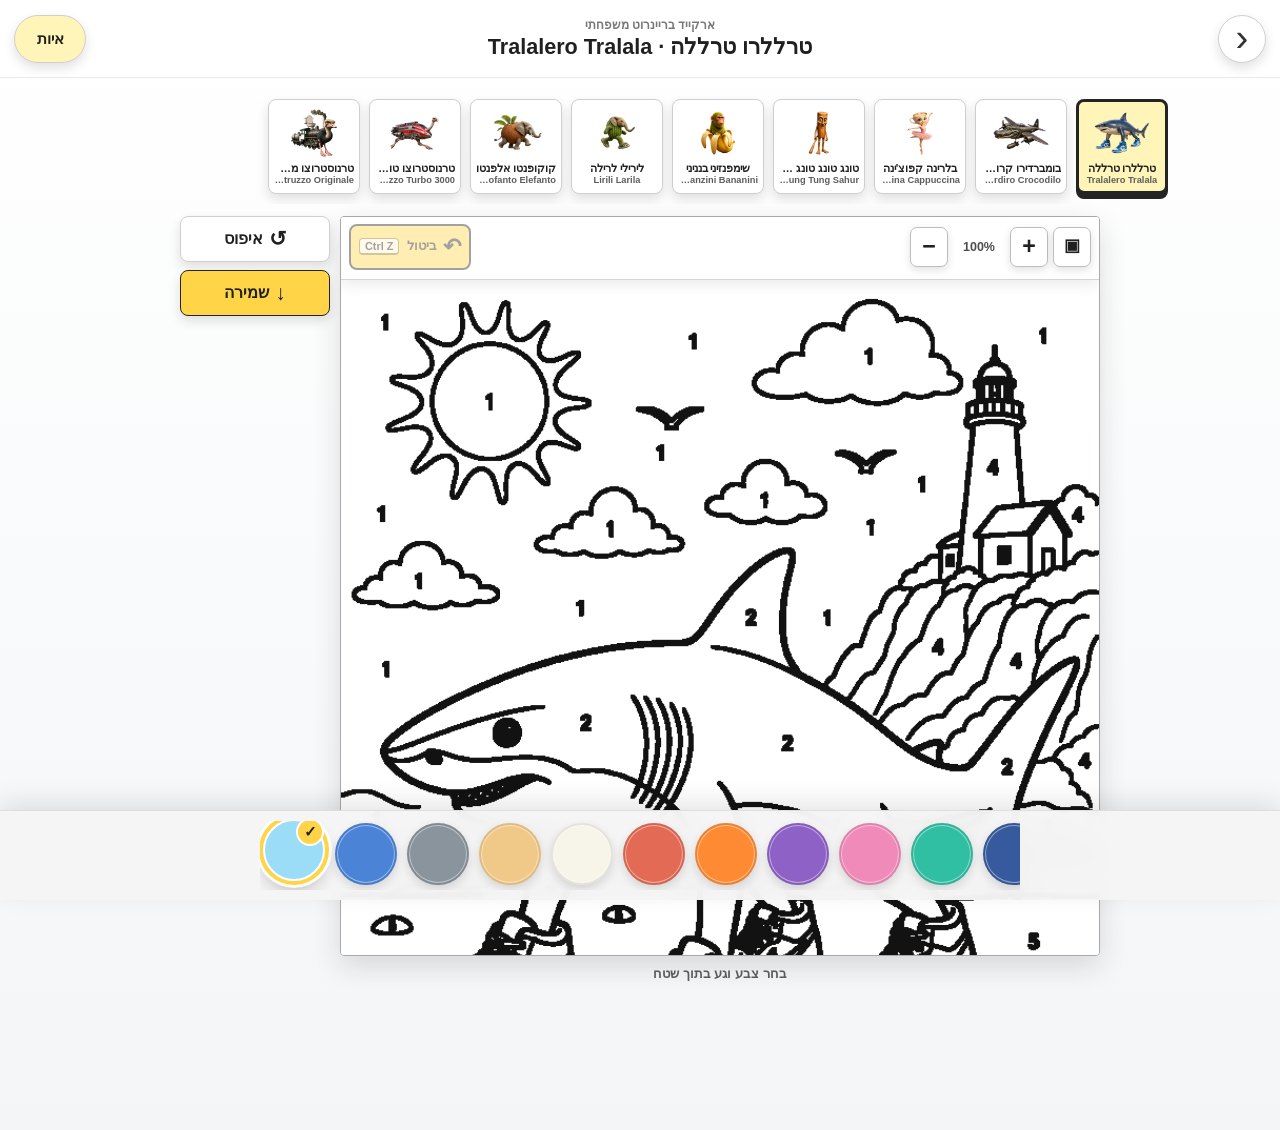
==== coloring-standalone.html @ 622962a5 "Refine coloring boundaries for Tralalero and Treno" ====
<!doctype html>
<html lang="he" dir="rtl">
  <head>
    <meta charset="utf-8" />
    <meta name="viewport" content="width=device-width, initial-scale=1, viewport-fit=cover" />
    <meta name="theme-color" content="#fffdf7" />
    <title>דפי צביעה בריינרוט</title>
    <link rel="icon" href="data:," />
    <style>
:root {
  --ink: #202020;
  --paper: #fffdf7;
  --panel: #ffffff;
  --line: #d7d7d7;
  --shadow: 0 10px 28px rgba(25, 25, 25, 0.14);
}

* {
  box-sizing: border-box;
}

html {
  min-height: 100%;
  background: #f5f6f8;
}

body {
  margin: 0;
  min-height: 100vh;
  padding-bottom: calc(112px + env(safe-area-inset-bottom));
  color: var(--ink);
  background: linear-gradient(180deg, #ffffff 0%, #f3f5f7 100%);
  font-family: Inter, Segoe UI, Arial, sans-serif;
}

button,
a {
  font: inherit;
}

button {
  color: var(--ink);
}

.coloring-header {
  position: sticky;
  z-index: 20;
  top: 0;
  display: grid;
  grid-template-columns: 52px minmax(0, 1fr) 72px;
  gap: 10px;
  align-items: center;
  min-height: 78px;
  padding: max(10px, env(safe-area-inset-top)) 14px 10px;
  background: rgba(255, 255, 255, 0.94);
  border-bottom: 1px solid #e8e8e8;
  backdrop-filter: blur(10px);
}

.header-copy {
  min-width: 0;
  text-align: center;
}

.header-copy p {
  margin: 0 0 2px;
  color: #777777;
  font-size: 0.72rem;
  font-weight: 800;
}

.header-copy h1 {
  overflow: hidden;
  margin: 0;
  font-size: clamp(1rem, 5vw, 1.35rem);
  line-height: 1.2;
  text-overflow: ellipsis;
  white-space: nowrap;
}

.icon-button,
.spelling-shortcut,
.tool-button,
.character-option {
  border: 1px solid #cfcfcf;
  background: #ffffff;
  box-shadow: 0 5px 12px rgba(0, 0, 0, 0.12);
  cursor: pointer;
}

.icon-button {
  display: grid;
  place-items: center;
  width: 48px;
  height: 48px;
  border-radius: 50%;
  color: #333333;
  font-size: 2.4rem;
  line-height: 1;
  text-decoration: none;
}

.spelling-shortcut {
  display: flex;
  align-items: center;
  justify-content: center;
  min-width: 68px;
  height: 48px;
  padding: 0 12px;
  border-radius: 24px;
  color: #202020;
  font-size: 0.95rem;
  font-weight: 900;
  text-decoration: none;
  background: #fff5b8;
}

.spelling-shortcut:hover,
.spelling-shortcut:focus-visible {
  outline: 3px solid #1677ff;
  outline-offset: 2px;
}

.coloring-app {
  width: min(100%, 1080px);
  margin: 0 auto;
  padding: 12px 10px 28px;
}

.character-picker {
  margin-bottom: 12px;
}

.character-strip {
  display: flex;
  gap: 9px;
  overflow-x: auto;
  padding: 3px 2px 10px;
  scrollbar-width: none;
  scroll-snap-type: x proximity;
}

.character-strip::-webkit-scrollbar {
  display: none;
}

.character-option {
  flex: 0 0 72px;
  width: 72px;
  min-height: 82px;
  padding: 5px;
  border-radius: 8px;
  scroll-snap-align: center;
}

.character-option[aria-pressed="true"] {
  border: 3px solid #242424;
  background: #fff5b8;
  box-shadow: 0 5px 0 #242424;
}

.character-option img {
  display: block;
  width: 58px;
  height: 52px;
  margin: 0 auto 4px;
  object-fit: contain;
}

.character-option span {
  display: block;
  overflow: hidden;
  font-size: 0.67rem;
  font-weight: 900;
  line-height: 1.05;
  text-overflow: ellipsis;
  white-space: nowrap;
}

.character-option small {
  display: block;
  overflow: hidden;
  margin-top: 2px;
  color: #5d5d5d;
  font-size: 0.58rem;
  font-weight: 800;
  line-height: 1;
  text-overflow: ellipsis;
  white-space: nowrap;
}

.workbench {
  display: grid;
  gap: 10px;
}

.canvas-column {
  min-width: 0;
}

.canvas-frame {
  position: relative;
  overflow: auto;
  width: 100%;
  max-height: min(900px, calc(100vh - 160px));
  border: 1px solid #a8a8a8;
  border-radius: 4px;
  background: #ffffff;
  box-shadow: var(--shadow);
  overscroll-behavior: contain;
  scrollbar-color: #777777 #eeeeee;
  touch-action: pan-x pan-y;
  -webkit-overflow-scrolling: touch;
}

.canvas-toolbar {
  position: sticky;
  z-index: 8;
  top: 0;
  display: flex;
  gap: 8px;
  align-items: center;
  justify-content: space-between;
  min-height: 56px;
  padding: 7px 8px 9px;
  direction: ltr;
  background: rgba(255, 255, 255, 0.96);
  border-bottom: 1px solid #d4d4d4;
  box-shadow: 0 5px 14px rgba(0, 0, 0, 0.08);
  backdrop-filter: blur(10px);
}

.canvas-surface {
  position: relative;
  width: 100%;
  margin: 0 auto;
  background: #ffffff;
  transform-origin: top center;
  transition: width 160ms ease;
}

#coloring-canvas {
  display: block;
  width: 100%;
  height: auto;
  cursor: crosshair;
  touch-action: pan-x pan-y;
}

.zoom-controls {
  display: flex;
  gap: 5px;
  align-items: center;
}

.canvas-tool {
  display: inline-grid;
  place-items: center;
  min-width: 38px;
  height: 40px;
  padding: 0 9px;
  border: 1px solid #bdbdbd;
  border-radius: 7px;
  background: #ffffff;
  color: #202020;
  cursor: pointer;
  font-weight: 900;
  box-shadow: 0 3px 8px rgba(0, 0, 0, 0.12);
}

.canvas-tool:focus-visible,
.tool-button:focus-visible,
.swatch:focus-visible,
.character-option:focus-visible {
  outline: 3px solid #1677ff;
  outline-offset: 2px;
}

.canvas-tool:disabled {
  cursor: default;
  opacity: 0.38;
  box-shadow: none;
}

.icon-tool {
  padding: 0;
  font-size: 1.45rem;
  line-height: 1;
}

.fit-tool {
  font-size: 1.05rem;
}

.zoom-value {
  min-width: 52px;
  color: #4f4f4f;
  font-size: 0.78rem;
  font-weight: 900;
  text-align: center;
}

.undo-tool {
  display: flex;
  gap: 7px;
  align-items: center;
  justify-content: center;
  min-width: 122px;
  height: 42px;
  padding: 0 10px;
  border: 2px solid #202020;
  background: #ffd447;
  box-shadow: 0 4px 0 #202020;
  direction: rtl;
}

.undo-tool > span:first-child {
  font-size: 1.35rem;
}

.undo-tool > span:last-child {
  font-size: 0.82rem;
  font-weight: 900;
  white-space: nowrap;
}

.undo-tool kbd {
  display: inline-block;
  margin-inline-start: 4px;
  padding: 2px 5px;
  border: 1px solid #8d751c;
  border-bottom-width: 2px;
  border-radius: 4px;
  background: rgba(255, 255, 255, 0.72);
  font: 700 0.68rem/1 Inter, Segoe UI, Arial, sans-serif;
}

.loading-state {
  position: absolute;
  inset: 0;
  display: grid;
  place-items: center;
  background: rgba(255, 255, 255, 0.92);
  font-weight: 900;
}

.loading-state[hidden] {
  display: none;
}

.status-message {
  min-height: 24px;
  margin: 10px 0 0;
  color: #5e5e5e;
  font-size: 0.84rem;
  font-weight: 800;
  text-align: center;
}

.tool-panel {
  display: grid;
  grid-template-columns: repeat(2, 1fr);
  gap: 8px;
}

.tool-button {
  display: flex;
  gap: 6px;
  align-items: center;
  justify-content: center;
  min-height: 46px;
  padding: 8px;
  border-radius: 8px;
  font-weight: 900;
}

.tool-button span {
  font-size: 1.3rem;
}

.tool-button:disabled {
  cursor: default;
  opacity: 0.42;
  box-shadow: none;
}

.primary-tool {
  border-color: #242424;
  background: #ffd447;
}

.palette-dock {
  position: fixed;
  z-index: 25;
  right: 0;
  bottom: 0;
  left: 0;
  padding: 10px 8px calc(10px + env(safe-area-inset-bottom));
  background: rgba(245, 245, 245, 0.96);
  border-top: 1px solid #dedede;
  box-shadow: 0 -8px 24px rgba(0, 0, 0, 0.1);
  backdrop-filter: blur(12px);
}

.palette {
  display: flex;
  gap: 10px;
  justify-content: flex-start;
  overflow-x: auto;
  max-width: 760px;
  margin: 0 auto;
  padding: 2px 3px 5px;
  direction: ltr;
  overscroll-behavior-x: contain;
  scroll-snap-type: x proximity;
  scrollbar-width: none;
}

.palette::-webkit-scrollbar {
  display: none;
}

.swatch {
  position: relative;
  flex: 0 0 62px;
  width: 62px;
  height: 62px;
  border: 2px solid rgba(32, 32, 32, 0.08);
  border-radius: 50%;
  color: #111111;
  cursor: pointer;
  font-size: 1.35rem;
  font-weight: 900;
  box-shadow:
    inset 0 0 0 1px rgba(255, 255, 255, 0.45),
    0 4px 10px rgba(0, 0, 0, 0.13);
  scroll-snap-align: center;
}

.swatch::after {
  content: "✓";
  position: absolute;
  right: -1px;
  top: -3px;
  display: grid;
  place-items: center;
  width: 24px;
  height: 24px;
  border: 2px solid #ffffff;
  border-radius: 50%;
  background: #ffd447;
  color: #202020;
  font-size: 0.95rem;
  font-weight: 1000;
  line-height: 1;
  opacity: 0;
  transform: scale(0.55);
  transition: opacity 120ms ease, transform 120ms ease;
}

.swatch[aria-pressed="true"] {
  border-color: #ffffff;
  transform: translateY(-4px);
  box-shadow:
    0 0 0 4px #ffd447,
    0 0 0 7px rgba(255, 255, 255, 0.9),
    0 10px 18px rgba(0, 0, 0, 0.24);
}

.swatch[aria-pressed="true"]::after {
  opacity: 1;
  transform: scale(1);
}

.toast {
  position: fixed;
  z-index: 40;
  right: 50%;
  bottom: calc(102px + env(safe-area-inset-bottom));
  max-width: min(90vw, 360px);
  padding: 10px 16px;
  border-radius: 8px;
  background: #202020;
  color: #ffffff;
  font-size: 0.9rem;
  font-weight: 900;
  text-align: center;
  opacity: 0;
  pointer-events: none;
  transform: translate(50%, 12px);
  transition: opacity 160ms ease, transform 160ms ease;
}

.toast.visible {
  opacity: 1;
  transform: translate(50%, 0);
}

@media (min-width: 760px) {
  .coloring-app {
    padding-top: 18px;
  }

  .workbench {
    grid-template-columns: minmax(0, 760px) 150px;
    justify-content: center;
    align-items: start;
  }

  .tool-panel {
    position: sticky;
    top: 96px;
    grid-template-columns: 1fr;
  }

  .character-option {
    flex-basis: 92px;
    width: 92px;
  }
}

@media (max-width: 390px) {
  .coloring-header {
    grid-template-columns: 46px minmax(0, 1fr) 64px;
    padding-right: 9px;
    padding-left: 9px;
  }

  .icon-button {
    width: 44px;
    height: 44px;
  }

  .spelling-shortcut {
    min-width: 62px;
    height: 44px;
  }

  .swatch {
    flex-basis: 56px;
    width: 56px;
    height: 56px;
  }

  .canvas-toolbar {
    gap: 5px;
    padding-right: 5px;
    padding-left: 5px;
  }

  .canvas-tool {
    min-width: 34px;
    height: 38px;
  }

  .undo-tool {
    min-width: 112px;
    padding: 0 7px;
  }

  .undo-tool kbd {
    padding-right: 3px;
    padding-left: 3px;
  }

  .zoom-value {
    min-width: 42px;
  }
}

@media (prefers-reduced-motion: reduce) {
  *,
  *::before,
  *::after {
    scroll-behavior: auto !important;
    transition: none !important;
  }
}

</style>
  </head>
  <body>
    <header class="coloring-header">
      <a class="icon-button back-button" href="https://htmlpreview.github.io/?https://github.com/RanKeydar/BYMM26/blob/brainrot-site-full/index.html" aria-label="חזרה למשחק" title="חזרה למשחק">‹</a>
      <div class="header-copy">
        <p>ארקייד בריינרוט משפחתי</p>
        <h1 id="page-title">Tralalero Tralala</h1>
      </div>
      <a class="spelling-shortcut" href="https://htmlpreview.github.io/?https://github.com/RanKeydar/BYMM26/blob/brainrot-site-full/spelling.html">איות</a>
    </header>

    <main class="coloring-app">
      <section class="character-picker" aria-label="בחירת דף צביעה">
        <div id="character-strip" class="character-strip"></div>
      </section>

      <section class="workbench">
        <div class="canvas-column">
          <div class="canvas-frame">
            <div id="canvas-toolbar" class="canvas-toolbar" aria-label="כלי תצוגה וביטול">
              <div class="zoom-controls" aria-label="זום">
                <button id="zoom-out-button" class="canvas-tool icon-tool" type="button" aria-label="הקטנה" title="הקטנה">−</button>
                <output id="zoom-value" class="zoom-value" aria-live="polite">100%</output>
                <button id="zoom-in-button" class="canvas-tool icon-tool" type="button" aria-label="הגדלה" title="הגדלה">+</button>
                <button id="zoom-reset-button" class="canvas-tool icon-tool fit-tool" type="button" aria-label="התאמה למסך" title="התאמה למסך">▣</button>
              </div>
            </div>
            <div id="canvas-surface" class="canvas-surface">
              <canvas id="coloring-canvas" width="720" height="960" aria-label="דף צביעה אינטראקטיבי"></canvas>
              <div id="loading-state" class="loading-state">טוען דף צביעה…</div>
            </div>
          </div>
          <p id="status-message" class="status-message" aria-live="polite">בחר צבע וגע בתוך שטח</p>
        </div>

        <aside class="tool-panel" aria-label="כלי צביעה">
          <button id="undo-button" class="tool-button undo-tool" type="button" title="ביטול (Ctrl+Z)" disabled>
            <span aria-hidden="true">↶</span>
            <span>ביטול <kbd>Ctrl Z</kbd></span>
          </button>
          <button id="reset-button" class="tool-button" type="button">
            <span aria-hidden="true">↺</span>
            איפוס
          </button>
          <button id="save-button" class="tool-button primary-tool" type="button">
            <span aria-hidden="true">↓</span>
            שמירה
          </button>
        </aside>
      </section>
    </main>

    <nav class="palette-dock" aria-label="פלטת צבעים">
      <div id="palette" class="palette"></div>
    </nav>

    <div id="toast" class="toast" role="status" aria-live="polite"></div>

    <script>
const PAGES = [
  {
    id: "tralalero",
    name: "Tralalero Tralala",
    hebrewName: "טרללרו טרללה",
    lineArt: "[data-uri]",
    avatar: "[data-uri]",
    palette: ["#9bdcf7", "#4b83d6", "#89949c", "#f0c989", "#f7f4ea", "#e36b55"],
  },
  {
    id: "bombardiro",
    name: "Bombardiro Crocodilo",
    hebrewName: "בומברדירו קרוקודילו",
    lineArt: "[data-uri]",
    avatar: "[data-uri]",
    palette: ["#b9e5ff", "#75a85a", "#4d6068", "#91ba6c", "#d9bd86", "#d85843"],
  },
  {
    id: "ballerina",
    name: "Ballerina Cappuccina",
    hebrewName: "בלרינה קפוצ'ינה",
    lineArt: "[data-uri]",
    avatar: "[data-uri]",
    palette: ["#f4d9ed", "#a985bd", "#d8aa82", "#f09fbd", "#76b36b", "#ffd447"],
  },
  {
    id: "tung",
    name: "Tung Tung Tung Sahur",
    hebrewName: "טונג טונג טונג סהור",
    lineArt: "[data-uri]",
    avatar: "[data-uri]",
    palette: ["#bed7f2", "#69a86a", "#c98e58", "#8a5935", "#e4b36d", "#cf6657"],
  },
  {
    id: "chimpanzini",
    name: "Chimpanzini Bananini",
    hebrewName: "שימפנזיני בנניני",
    lineArt: "[data-uri]",
    avatar: "[data-uri]",
    palette: ["#68a75a", "#b9dc75", "#d28b5f", "#79533d", "#608f55", "#ffd447"],
  },
  {
    id: "lirili",
    name: "Lirili Larila",
    hebrewName: "לירילי לרילה",
    lineArt: "[data-uri]",
    avatar: "[data-uri]",
    palette: ["#a9dcf5", "#d6b27d", "#ffd45e", "#a99682", "#68a84e", "#ef8d76"],
  },
  {
    id: "cocofanto",
    name: "Cocofanto Elefanto",
    hebrewName: "קוקופנטו אלפנטו",
    lineArt: "[data-uri]",
    avatar: "[data-uri]",
    palette: ["#9edcf6", "#5fa75d", "#d7a75e", "#a89a8d", "#8b572f", "#f2d7a0"],
  },
  {
    id: "trenostruzzo",
    name: "Trenostruzzo Turbo 3000",
    hebrewName: "טרנוסטרוצו טורבו 3000",
    lineArt: "[data-uri]",
    avatar: "[data-uri]",
    palette: ["#e25548", "#b9ddf3", "#a8b0b6", "#75a75e", "#454b52", "#f0c96e"],
  },
  {
    id: "trenostruzzo-original",
    name: "Trenostruzzo Originale",
    hebrewName: "טרנוסטרוצו מקורית",
    lineArt: "[data-uri]",
    avatar: "[data-uri]",
    palette: ["#9bdcf7", "#1f3f32", "#d7d7d7", "#f1d0a4", "#1f1f1f", "#75a75e"],
  },
];

const EXTRA_COLORS = [
  "#ff8a34",
  "#8e61c7",
  "#f08ab8",
  "#31bfa3",
  "#375a9e",
  "#7a4b32",
  "#ffed4a",
  "#9bd24b",
  "#168d62",
  "#45c9e8",
  "#2f6fe4",
  "#4b3f8f",
  "#6c3a8d",
  "#e94f9d",
  "#d9364f",
  "#ffb28b",
  "#f3e4c5",
  "#5b5d63",
];

const canvas = document.querySelector("#coloring-canvas");
const context = canvas.getContext("2d", { willReadFrequently: true });
const canvasFrame = document.querySelector(".canvas-frame");
const canvasSurface = document.querySelector("#canvas-surface");
const canvasToolbar = document.querySelector("#canvas-toolbar");
const characterStrip = document.querySelector("#character-strip");
const paletteElement = document.querySelector("#palette");
const pageTitle = document.querySelector("#page-title");
const loadingState = document.querySelector("#loading-state");
const statusMessage = document.querySelector("#status-message");
const undoButton = document.querySelector("#undo-button");
const resetButton = document.querySelector("#reset-button");
const saveButton = document.querySelector("#save-button");
const toast = document.querySelector("#toast");
const zoomOutButton = document.querySelector("#zoom-out-button");
const zoomInButton = document.querySelector("#zoom-in-button");
const zoomResetButton = document.querySelector("#zoom-reset-button");
const zoomValue = document.querySelector("#zoom-value");

canvasToolbar.prepend(undoButton);

let currentPageIndex = 0;
let selectedColorIndex = 0;
let baseImage = null;
let baseImageData = null;
let workingImageData = null;
let lineMask = null;
let virtualBarrierMask = null;
let regionMap = null;
let regionSizes = [];
let regionColors = new Map();
let undoStack = [];
let zoomLevel = 1;
let toastTimer = null;

const MIN_ZOOM = 0.75;
const MAX_ZOOM = 3;
const ZOOM_STEP = 0.25;
const MAX_UNDO_STEPS = 30;

function showToast(message) {
  toast.textContent = message;
  toast.classList.add("visible");
  window.clearTimeout(toastTimer);
  toastTimer = window.setTimeout(() => toast.classList.remove("visible"), 1700);
}

function renderCharacters() {
  characterStrip.innerHTML = "";
  PAGES.forEach((page, index) => {
    const button = document.createElement("button");
    button.type = "button";
    button.className = "character-option";
    button.setAttribute("aria-pressed", String(index === currentPageIndex));
    button.setAttribute("aria-label", `דף צביעה של ${page.hebrewName}, ${page.name}`);
    button.innerHTML = `<img src="${page.avatar}" alt="" /><span>${page.hebrewName}</span><small>${page.name}</small>`;
    button.addEventListener("click", () => selectPage(index));
    characterStrip.appendChild(button);
  });
}

function renderPalette() {
  const page = PAGES[currentPageIndex];
  const colors = [...page.palette, ...EXTRA_COLORS];
  paletteElement.innerHTML = "";
  colors.forEach((color, index) => {
    const button = document.createElement("button");
    button.type = "button";
    button.className = "swatch";
    button.style.background = color;
    button.setAttribute("aria-label", `צבע מספר ${index + 1}`);
    button.setAttribute("aria-pressed", String(index === selectedColorIndex));
    button.addEventListener("click", () => {
      selectedColorIndex = index;
      renderPalette();
      statusMessage.textContent = "נבחר צבע";
    });
    paletteElement.appendChild(button);
  });
}

function cloneImageData(imageData) {
  const clone = context.createImageData(imageData.width, imageData.height);
  clone.data.set(imageData.data);
  return clone;
}

function createLineMask(imageData) {
  const mask = new Uint8Array(canvas.width * canvas.height);
  for (let index = 0; index < mask.length; index += 1) {
    const offset = index * 4;
    const luminance = imageData.data[offset] * 0.299
      + imageData.data[offset + 1] * 0.587
      + imageData.data[offset + 2] * 0.114;
    if (luminance < 205) mask[index] = 1;
  }
  return mask;
}

function removeNumberLabels(imageData) {
  const width = imageData.width;
  const height = imageData.height;
  const total = width * height;
  const black = new Uint8Array(total);
  const visited = new Uint8Array(total);
  const componentMask = new Uint8Array(total);
  const queue = new Int32Array(total);
  const candidates = [];

  for (let index = 0; index < total; index += 1) {
    const offset = index * 4;
    const luminance = imageData.data[offset] * 0.299
      + imageData.data[offset + 1] * 0.587
      + imageData.data[offset + 2] * 0.114;
    if (luminance < 95) black[index] = 1;
  }

  for (let start = 0; start < total; start += 1) {
    if (!black[start] || visited[start]) continue;
    let head = 0;
    let tail = 0;
    let minX = width;
    let maxX = 0;
    let minY = height;
    let maxY = 0;
    const component = [];
    visited[start] = 1;
    queue[tail++] = start;

    while (head < tail) {
      const index = queue[head++];
      component.push(index);
      componentMask[index] = 1;
      const x = index % width;
      const y = Math.floor(index / width);
      if (x < minX) minX = x;
      if (x > maxX) maxX = x;
      if (y < minY) minY = y;
      if (y > maxY) maxY = y;

      for (let offsetY = -1; offsetY <= 1; offsetY += 1) {
        for (let offsetX = -1; offsetX <= 1; offsetX += 1) {
          if (!offsetX && !offsetY) continue;
          const nextX = x + offsetX;
          const nextY = y + offsetY;
          if (nextX < 0 || nextX >= width || nextY < 0 || nextY >= height) continue;
          const next = nextY * width + nextX;
          if (!black[next] || visited[next]) continue;
          visited[next] = 1;
          queue[tail++] = next;
        }
      }
    }

    const boxWidth = maxX - minX + 1;
    const boxHeight = maxY - minY + 1;
    const area = component.length;
    const looksLikeDigit =
      boxWidth >= 4 && boxWidth <= 19
      && boxHeight >= 8 && boxHeight <= 26
      && area >= 10 && area <= 180
      && boxHeight >= boxWidth * 0.75
      && boxWidth <= boxHeight * 1.45;

    if (looksLikeDigit) {
      let nearbyInk = 0;
      const margin = 7;
      for (let y = Math.max(0, minY - margin); y <= Math.min(height - 1, maxY + margin); y += 1) {
        for (let x = Math.max(0, minX - margin); x <= Math.min(width - 1, maxX + margin); x += 1) {
          const index = y * width + x;
          if (black[index] && !componentMask[index]) nearbyInk += 1;
        }
      }
      if (nearbyInk <= Math.max(12, area * 0.55)) candidates.push(component);
    }

    component.forEach((index) => {
      componentMask[index] = 0;
    });
  }

  candidates.flat().forEach((index) => {
    const x = index % width;
    const y = Math.floor(index / width);
    for (let offsetY = -2; offsetY <= 2; offsetY += 1) {
      for (let offsetX = -2; offsetX <= 2; offsetX += 1) {
        const nextX = x + offsetX;
        const nextY = y + offsetY;
        if (nextX < 0 || nextX >= width || nextY < 0 || nextY >= height) continue;
        const offset = (nextY * width + nextX) * 4;
        imageData.data[offset] = 255;
        imageData.data[offset + 1] = 255;
        imageData.data[offset + 2] = 255;
        imageData.data[offset + 3] = 255;
      }
    }
  });
}

function strengthenLineMask(source) {
  const width = canvas.width;
  const height = canvas.height;
  const strengthened = source.slice();
  for (let y = 1; y < height - 1; y += 1) {
    for (let x = 1; x < width - 1; x += 1) {
      const index = y * width + x;
      if (!source[index]) continue;
      for (let offsetY = -1; offsetY <= 1; offsetY += 1) {
        for (let offsetX = -1; offsetX <= 1; offsetX += 1) {
          strengthened[index + offsetY * width + offsetX] = 1;
        }
      }
    }
  }
  return strengthened;
}

function normalizeLineArt(imageData, mask) {
  for (let index = 0; index < mask.length; index += 1) {
    const offset = index * 4;
    const value = mask[index] ? 18 : 255;
    imageData.data[offset] = value;
    imageData.data[offset + 1] = value;
    imageData.data[offset + 2] = value;
    imageData.data[offset + 3] = 255;
  }
}

function drawMaskLine(mask, x1, y1, x2, y2, thickness = 3) {
  const width = canvas.width;
  const height = canvas.height;
  const steps = Math.max(Math.abs(x2 - x1), Math.abs(y2 - y1));
  const radius = Math.max(1, Math.floor(thickness / 2));
  for (let step = 0; step <= steps; step += 1) {
    const progress = steps ? step / steps : 0;
    const x = Math.round(x1 + (x2 - x1) * progress);
    const y = Math.round(y1 + (y2 - y1) * progress);
    for (let offsetY = -radius; offsetY <= radius; offsetY += 1) {
      for (let offsetX = -radius; offsetX <= radius; offsetX += 1) {
        const nextX = x + offsetX;
        const nextY = y + offsetY;
        if (nextX < 0 || nextX >= width || nextY < 0 || nextY >= height) continue;
        mask[nextY * width + nextX] = 1;
      }
    }
  }
}

function drawMaskPath(mask, points, thickness = 3) {
  for (let index = 1; index < points.length; index += 1) {
    const [x1, y1] = points[index - 1];
    const [x2, y2] = points[index];
    drawMaskLine(mask, x1, y1, x2, y2, thickness);
  }
}

function drawInkLine(imageData, x1, y1, x2, y2, thickness = 3) {
  const { width, height, data } = imageData;
  const steps = Math.max(Math.abs(x2 - x1), Math.abs(y2 - y1));
  const radius = Math.max(1, Math.floor(thickness / 2));
  for (let step = 0; step <= steps; step += 1) {
    const progress = steps ? step / steps : 0;
    const x = Math.round(x1 + (x2 - x1) * progress);
    const y = Math.round(y1 + (y2 - y1) * progress);
    for (let offsetY = -radius; offsetY <= radius; offsetY += 1) {
      for (let offsetX = -radius; offsetX <= radius; offsetX += 1) {
        const nextX = x + offsetX;
        const nextY = y + offsetY;
        if (nextX < 0 || nextX >= width || nextY < 0 || nextY >= height) continue;
        const offset = (nextY * width + nextX) * 4;
        data[offset] = 18;
        data[offset + 1] = 18;
        data[offset + 2] = 18;
        data[offset + 3] = 255;
      }
    }
  }
}

function drawInkPath(imageData, points, thickness = 3) {
  for (let index = 1; index < points.length; index += 1) {
    const [x1, y1] = points[index - 1];
    const [x2, y2] = points[index];
    drawInkLine(imageData, x1, y1, x2, y2, thickness);
  }
}

function drawPageBoundaryGuides(imageData, pageId) {
  if (pageId === "tralalero") {
    drawInkPath(imageData, [[0, 584], [78, 585], [132, 583]], 3);
    drawInkPath(imageData, [[575, 588], [638, 584], [720, 585]], 3);
  }
}

function createVirtualBarriers(pageId) {
  const mask = new Uint8Array(canvas.width * canvas.height);
  if (pageId === "tralalero") {
    drawMaskPath(mask, [[0, 514], [150, 512]], 4);
    drawMaskPath(mask, [[610, 514], [720, 511]], 4);
    drawMaskPath(mask, [[0, 584], [132, 583]], 4);
    drawMaskPath(mask, [[575, 588], [720, 585]], 4);
  } else if (pageId === "trenostruzzo-original") {
    drawMaskPath(mask, [
      [45, 38],
      [62, 25],
      [95, 19],
      [126, 28],
      [156, 21],
      [190, 23],
      [225, 18],
      [260, 23],
      [296, 22],
      [332, 28],
      [366, 29],
      [402, 36],
      [432, 39],
      [466, 52],
      [494, 69],
      [518, 88],
      [535, 112],
      [520, 118],
      [478, 104],
      [430, 94],
      [376, 94],
      [324, 88],
      [278, 82],
      [232, 88],
      [188, 84],
      [142, 92],
      [98, 88],
      [55, 96],
      [45, 38],
    ], 3);
  }
  return mask;
}

function mergeMasks(first, second) {
  const merged = first.slice();
  for (let index = 0; index < second.length; index += 1) {
    if (second[index]) merged[index] = 1;
  }
  return merged;
}

function attachVirtualBarriersToRegions(labels, barrierMask) {
  const width = canvas.width;
  const height = canvas.height;
  for (let index = 0; index < barrierMask.length; index += 1) {
    if (!barrierMask[index]) continue;
    const x = index % width;
    const y = Math.floor(index / width);
    let label = 0;
    for (let distance = 1; distance <= 14 && !label; distance += 1) {
      const below = y + distance;
      if (below < height) label = labels[below * width + x];
    }
    for (let distance = 1; distance <= 14 && !label; distance += 1) {
      const above = y - distance;
      if (above >= 0) label = labels[above * width + x];
    }
    if (label) labels[index] = label;
  }
}

function buildRegions(mask) {
  const width = canvas.width;
  const height = canvas.height;
  const total = width * height;
  const labels = new Int32Array(total);
  const sizes = [0];
  const queue = new Int32Array(total);
  let regionId = 0;

  for (let start = 0; start < total; start += 1) {
    if (mask[start] || labels[start]) continue;
    regionId += 1;
    let head = 0;
    let tail = 0;
    let size = 0;
    labels[start] = regionId;
    queue[tail++] = start;

    while (head < tail) {
      const index = queue[head++];
      const x = index % width;
      size += 1;

      const above = index - width;
      const below = index + width;
      if (above >= 0 && !mask[above] && !labels[above]) {
        labels[above] = regionId;
        queue[tail++] = above;
      }
      if (below < total && !mask[below] && !labels[below]) {
        labels[below] = regionId;
        queue[tail++] = below;
      }
      if (x > 0 && !mask[index - 1] && !labels[index - 1]) {
        labels[index - 1] = regionId;
        queue[tail++] = index - 1;
      }
      if (x < width - 1 && !mask[index + 1] && !labels[index + 1]) {
        labels[index + 1] = regionId;
        queue[tail++] = index + 1;
      }
    }
    sizes[regionId] = size;
  }

  return { labels, sizes };
}

function regionAt(labels, x, y) {
  const safeX = Math.max(0, Math.min(canvas.width - 1, Math.round(x)));
  const safeY = Math.max(0, Math.min(canvas.height - 1, Math.round(y)));
  return labels[safeY * canvas.width + safeX];
}

function mergeRegionIds(labels, sizes, regionIds) {
  const uniqueIds = [...new Set(regionIds.filter((id) => id && sizes[id] >= 12))];
  if (uniqueIds.length < 2) return;
  const mergedId = uniqueIds[0];
  const mergedSet = new Set(uniqueIds.slice(1));
  let mergedSize = sizes[mergedId];
  for (let index = 0; index < labels.length; index += 1) {
    if (!mergedSet.has(labels[index])) continue;
    mergedSize += 1;
    labels[index] = mergedId;
  }
  sizes[mergedId] = mergedSize;
  uniqueIds.slice(1).forEach((id) => {
    sizes[id] = 0;
  });
}

function collectRegionIds(labels, x1, y1, x2, y2, step = 12, excludedIds = new Set()) {
  const ids = [];
  for (let y = y1; y <= y2; y += step) {
    for (let x = x1; x <= x2; x += step) {
      const id = regionAt(labels, x, y);
      if (id && !excludedIds.has(id)) ids.push(id);
    }
  }
  return ids;
}

function applyLineArtRegionMerges(pageId, labels, sizes) {
  if (pageId !== "trenostruzzo-original") return;
  const skyIds = new Set([
    regionAt(labels, 25, 65),
    regionAt(labels, 420, 100),
    regionAt(labels, 530, 145),
    regionAt(labels, 600, 65),
  ].filter(Boolean));
  mergeRegionIds(labels, sizes, [
    ...collectRegionIds(labels, 48, 28, 430, 112, 10, skyIds),
    regionAt(labels, 80, 80),
    regionAt(labels, 130, 70),
    regionAt(labels, 260, 70),
  ]);
}

function updateUndoButton() {
  undoButton.disabled = undoStack.length === 0;
}

function preparePageRegions() {
  const page = PAGES[currentPageIndex];
  const sourceImageData = context.getImageData(0, 0, canvas.width, canvas.height);
  if (page.id !== "tralalero") removeNumberLabels(sourceImageData);
  drawPageBoundaryGuides(sourceImageData, page.id);
  const visibleLineMask = strengthenLineMask(createLineMask(sourceImageData));
  virtualBarrierMask = createVirtualBarriers(page.id);
  lineMask = mergeMasks(visibleLineMask, virtualBarrierMask);
  normalizeLineArt(sourceImageData, visibleLineMask);
  context.putImageData(sourceImageData, 0, 0);
  baseImageData = cloneImageData(sourceImageData);
  workingImageData = cloneImageData(sourceImageData);
  const regions = buildRegions(lineMask);
  attachVirtualBarriersToRegions(regions.labels, virtualBarrierMask);
  applyLineArtRegionMerges(page.id, regions.labels, regions.sizes);
  regionMap = regions.labels;
  regionSizes = regions.sizes;
  regionColors = new Map();
  undoStack = [];
  updateUndoButton();
}

function loadCurrentPage() {
  const page = PAGES[currentPageIndex];
  pageTitle.textContent = `${page.hebrewName} · ${page.name}`;
  loadingState.hidden = false;
  loadingState.textContent = "טוען דף צביעה…";
  baseImage = new Image();
  baseImage.onload = () => {
    context.save();
    context.fillStyle = "#ffffff";
    context.fillRect(0, 0, canvas.width, canvas.height);
    context.drawImage(baseImage, 0, 0, canvas.width, canvas.height);
    context.restore();
    preparePageRegions();
    setZoom(1, false);
    canvasFrame.scrollLeft = 0;
    canvasFrame.scrollTop = 0;
    loadingState.hidden = true;
    statusMessage.textContent = "בחר צבע וגע בתוך שטח";
  };
  baseImage.onerror = () => {
    loadingState.textContent = "לא הצלחנו לטעון את דף הצביעה";
  };
  baseImage.src = page.lineArt;
}

function selectPage(index) {
  if (index === currentPageIndex && baseImage) return;
  currentPageIndex = index;
  selectedColorIndex = 0;
  renderCharacters();
  renderPalette();
  loadCurrentPage();
  const activeButton = characterStrip.children[index];
  activeButton?.scrollIntoView({ behavior: "smooth", inline: "center", block: "nearest" });
}

function hexToRgb(hex) {
  const value = Number.parseInt(hex.slice(1), 16);
  return [(value >> 16) & 255, (value >> 8) & 255, value & 255];
}

function findNearestRegion(startX, startY, radius) {
  const width = canvas.width;
  const height = canvas.height;
  const directRegion = regionMap[startY * width + startX];
  if (directRegion && regionSizes[directRegion] >= 12) {
    return { regionId: directRegion, snapped: false };
  }

  let nearestRegion = 0;
  let nearestDistance = Infinity;
  for (let distance = 1; distance <= radius; distance += 1) {
    const minX = Math.max(0, startX - distance);
    const maxX = Math.min(width - 1, startX + distance);
    const minY = Math.max(0, startY - distance);
    const maxY = Math.min(height - 1, startY + distance);

    for (let x = minX; x <= maxX; x += 1) {
      const topRegion = regionMap[minY * width + x];
      const topDistance = (x - startX) ** 2 + (minY - startY) ** 2;
      if (topRegion && regionSizes[topRegion] >= 12 && topDistance < nearestDistance) {
        nearestRegion = topRegion;
        nearestDistance = topDistance;
      }
      const bottomRegion = regionMap[maxY * width + x];
      const bottomDistance = (x - startX) ** 2 + (maxY - startY) ** 2;
      if (bottomRegion && regionSizes[bottomRegion] >= 12 && bottomDistance < nearestDistance) {
        nearestRegion = bottomRegion;
        nearestDistance = bottomDistance;
      }
    }
    for (let y = minY + 1; y < maxY; y += 1) {
      const leftRegion = regionMap[y * width + minX];
      const leftDistance = (minX - startX) ** 2 + (y - startY) ** 2;
      if (leftRegion && regionSizes[leftRegion] >= 12 && leftDistance < nearestDistance) {
        nearestRegion = leftRegion;
        nearestDistance = leftDistance;
      }
      const rightRegion = regionMap[y * width + maxX];
      const rightDistance = (maxX - startX) ** 2 + (y - startY) ** 2;
      if (rightRegion && regionSizes[rightRegion] >= 12 && rightDistance < nearestDistance) {
        nearestRegion = rightRegion;
        nearestDistance = rightDistance;
      }
    }
    if (nearestRegion) return { regionId: nearestRegion, snapped: true };
  }
  return null;
}

function applyRegionColor(regionId, color, recordHistory = true) {
  const previousColor = regionColors.get(regionId) ?? null;
  if (previousColor === color) {
    statusMessage.textContent = "השטח כבר צבוע בצבע הזה";
    return false;
  }

  if (recordHistory) {
    undoStack.push({ regionId, previousColor });
    if (undoStack.length > MAX_UNDO_STEPS) undoStack.shift();
  }

  if (color) regionColors.set(regionId, color);
  else regionColors.delete(regionId);

  const fill = color ? hexToRgb(color) : null;
  for (let index = 0; index < regionMap.length; index += 1) {
    if (regionMap[index] !== regionId) continue;
    const offset = index * 4;
    if (fill) {
      workingImageData.data[offset] = fill[0];
      workingImageData.data[offset + 1] = fill[1];
      workingImageData.data[offset + 2] = fill[2];
      workingImageData.data[offset + 3] = 255;
    } else {
      workingImageData.data[offset] = baseImageData.data[offset];
      workingImageData.data[offset + 1] = baseImageData.data[offset + 1];
      workingImageData.data[offset + 2] = baseImageData.data[offset + 2];
      workingImageData.data[offset + 3] = baseImageData.data[offset + 3];
    }
  }
  context.putImageData(workingImageData, 0, 0);
  updateUndoButton();
  return true;
}

function undoLastColor() {
  const change = undoStack.pop();
  if (!change) return;
  applyRegionColor(change.regionId, change.previousColor, false);
  updateUndoButton();
  statusMessage.textContent = "הצביעה האחרונה בוטלה";
}

function canvasPoint(event) {
  const rect = canvas.getBoundingClientRect();
  return {
    x: Math.max(0, Math.min(canvas.width - 1, Math.floor((event.clientX - rect.left) * canvas.width / rect.width))),
    y: Math.max(0, Math.min(canvas.height - 1, Math.floor((event.clientY - rect.top) * canvas.height / rect.height))),
  };
}

function paintFromPointer(event) {
  if (!baseImage || !loadingState.hidden || !regionMap) return;
  const point = canvasPoint(event);
  const rect = canvas.getBoundingClientRect();
  const radius = Math.max(8, Math.min(34, Math.ceil(15 * canvas.width / rect.width)));
  const target = findNearestRegion(point.x, point.y, radius);
  if (!target) {
    showToast("נסה לגעת מעט בתוך השטח");
    return;
  }
  const colors = [...PAGES[currentPageIndex].palette, ...EXTRA_COLORS];
  const color = colors[selectedColorIndex];
  if (applyRegionColor(target.regionId, color)) {
    statusMessage.textContent = target.snapped
      ? "הצבע הוצמד לשטח הקרוב"
      : "נצבע שטח";
  }
}

let touchStart = null;

canvas.addEventListener("pointerdown", (event) => {
  if (event.pointerType === "touch") {
    touchStart = { pointerId: event.pointerId, x: event.clientX, y: event.clientY };
    return;
  }
  event.preventDefault();
  paintFromPointer(event);
});

canvas.addEventListener("pointerup", (event) => {
  if (!touchStart || touchStart.pointerId !== event.pointerId) return;
  const movement = Math.hypot(event.clientX - touchStart.x, event.clientY - touchStart.y);
  touchStart = null;
  if (movement <= 10) paintFromPointer(event);
});

canvas.addEventListener("pointercancel", () => {
  touchStart = null;
});

function setZoom(nextZoom, preserveCenter = true) {
  const clamped = Math.max(MIN_ZOOM, Math.min(MAX_ZOOM, Math.round(nextZoom * 100) / 100));
  const previousZoom = zoomLevel;
  const centerX = canvasFrame.scrollLeft + canvasFrame.clientWidth / 2;
  const centerY = canvasFrame.scrollTop + canvasFrame.clientHeight / 2;
  zoomLevel = clamped;
  canvasSurface.style.width = `${zoomLevel * 100}%`;
  zoomValue.textContent = `${Math.round(zoomLevel * 100)}%`;
  zoomOutButton.disabled = zoomLevel <= MIN_ZOOM;
  zoomInButton.disabled = zoomLevel >= MAX_ZOOM;

  if (preserveCenter && previousZoom > 0) {
    const ratio = zoomLevel / previousZoom;
    window.requestAnimationFrame(() => {
      canvasFrame.scrollLeft = centerX * ratio - canvasFrame.clientWidth / 2;
      canvasFrame.scrollTop = centerY * ratio - canvasFrame.clientHeight / 2;
    });
  }
}

undoButton.addEventListener("click", undoLastColor);

zoomOutButton.addEventListener("click", () => setZoom(zoomLevel - ZOOM_STEP));
zoomInButton.addEventListener("click", () => setZoom(zoomLevel + ZOOM_STEP));
zoomResetButton.addEventListener("click", () => setZoom(1));

canvasFrame.addEventListener("wheel", (event) => {
  if (!event.ctrlKey && !event.metaKey) return;
  event.preventDefault();
  setZoom(zoomLevel + (event.deltaY < 0 ? ZOOM_STEP : -ZOOM_STEP));
}, { passive: false });

document.addEventListener("keydown", (event) => {
  if ((event.ctrlKey || event.metaKey) && event.key.toLowerCase() === "z") {
    event.preventDefault();
    undoLastColor();
    return;
  }
  if ((event.ctrlKey || event.metaKey) && (event.key === "+" || event.key === "=")) {
    event.preventDefault();
    setZoom(zoomLevel + ZOOM_STEP);
    return;
  }
  if ((event.ctrlKey || event.metaKey) && event.key === "-") {
    event.preventDefault();
    setZoom(zoomLevel - ZOOM_STEP);
    return;
  }
  if ((event.ctrlKey || event.metaKey) && event.key === "0") {
    event.preventDefault();
    setZoom(1);
  }
});

resetButton.addEventListener("click", () => {
  loadCurrentPage();
  showToast("דף הצביעה אופס");
});

saveButton.addEventListener("click", async () => {
  const page = PAGES[currentPageIndex];
  const blob = await new Promise((resolve) => canvas.toBlob(resolve, "image/png"));
  if (!blob) return;
  const file = new File([blob], `${page.id}-coloring.png`, { type: "image/png" });
  if (navigator.canShare?.({ files: [file] })) {
    try {
      await navigator.share({ files: [file], title: `דף הצביעה של ${page.name}` });
      return;
    } catch (error) {
      if (error.name === "AbortError") return;
    }
  }
  const url = URL.createObjectURL(blob);
  const link = document.createElement("a");
  link.href = url;
  link.download = file.name;
  link.click();
  URL.revokeObjectURL(url);
  showToast("דף הצביעה נשמר");
});

renderCharacters();
renderPalette();
loadCurrentPage();

</script>
  </body>
</html>
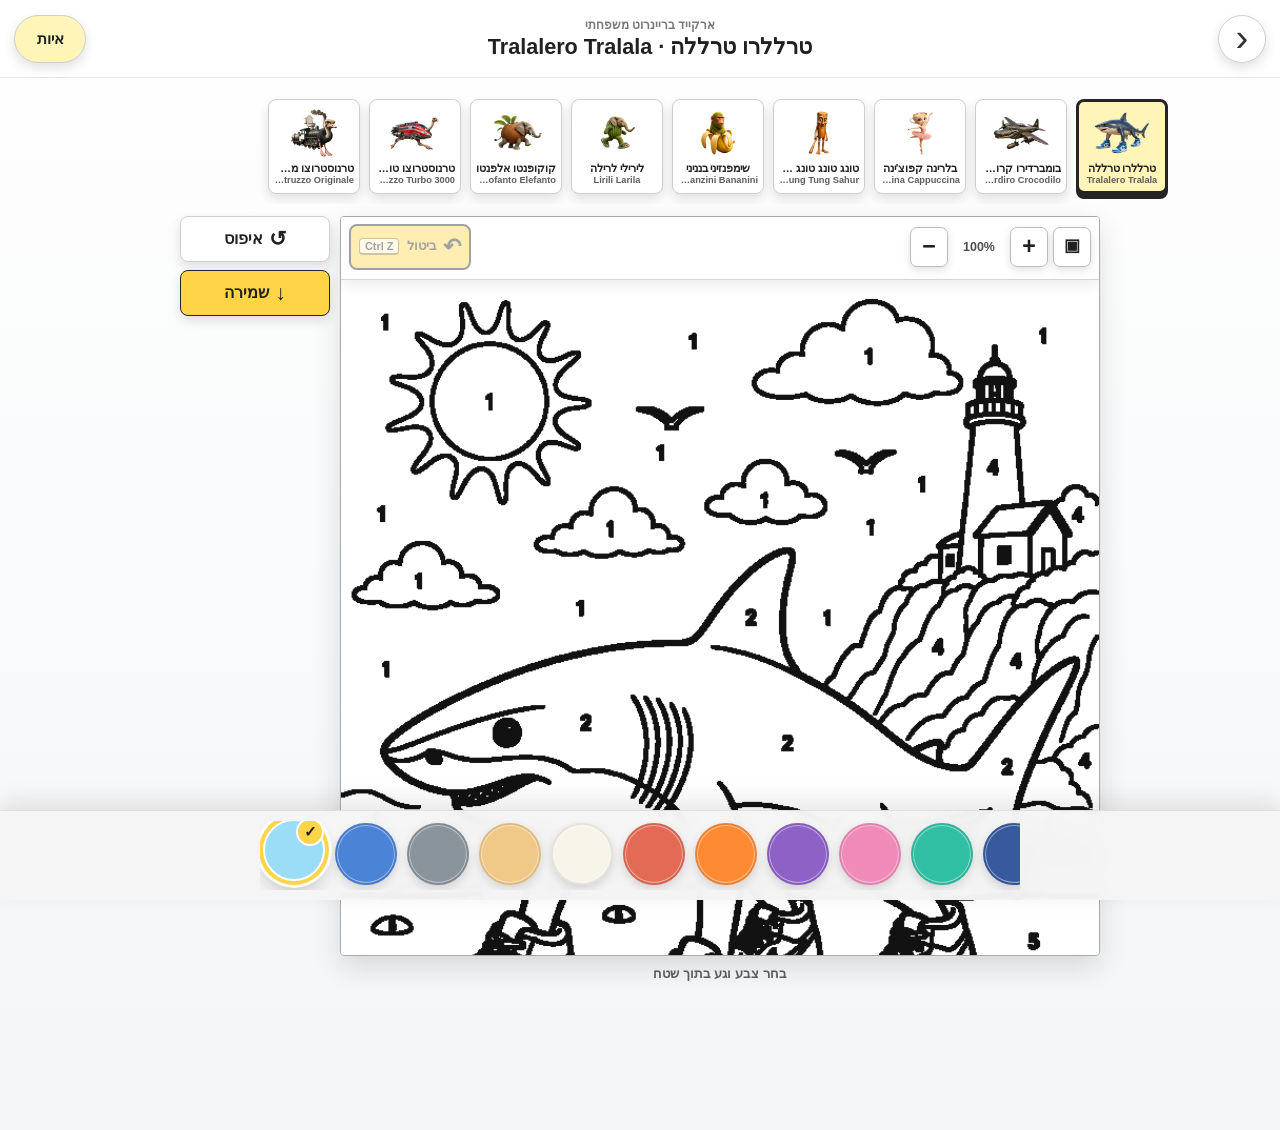
==== commit 06050701: "Fix coloring page loading lock" ====
--- a/coloring-standalone.html
+++ b/coloring-standalone.html
@@ -345,7 +345,7 @@
 }
 
 .loading-state[hidden] {
-  display: none;
+  display: none !important;
 }
 
 .status-message {
@@ -577,7 +577,7 @@
   }
 }
 
-</style>
+    </style>
   </head>
   <body>
     <header class="coloring-header">
@@ -635,7 +635,6 @@
     </nav>
 
     <div id="toast" class="toast" role="status" aria-live="polite"></div>
-
     <script>
 const PAGES = [
   {
@@ -643,7 +642,7 @@
     name: "Tralalero Tralala",
     hebrewName: "טרללרו טרללה",
     lineArt: "[data-uri]",
-    avatar: "[data-uri]",
+    avatar: "[data-uri]",
     palette: ["#9bdcf7", "#4b83d6", "#89949c", "#f0c989", "#f7f4ea", "#e36b55"],
   },
   {
@@ -651,7 +650,7 @@
     name: "Bombardiro Crocodilo",
     hebrewName: "בומברדירו קרוקודילו",
     lineArt: "[data-uri]",
-    avatar: "[data-uri]",
+    avatar: "[data-uri]",
     palette: ["#b9e5ff", "#75a85a", "#4d6068", "#91ba6c", "#d9bd86", "#d85843"],
   },
   {
@@ -659,7 +658,7 @@
     name: "Ballerina Cappuccina",
     hebrewName: "בלרינה קפוצ'ינה",
     lineArt: "[data-uri]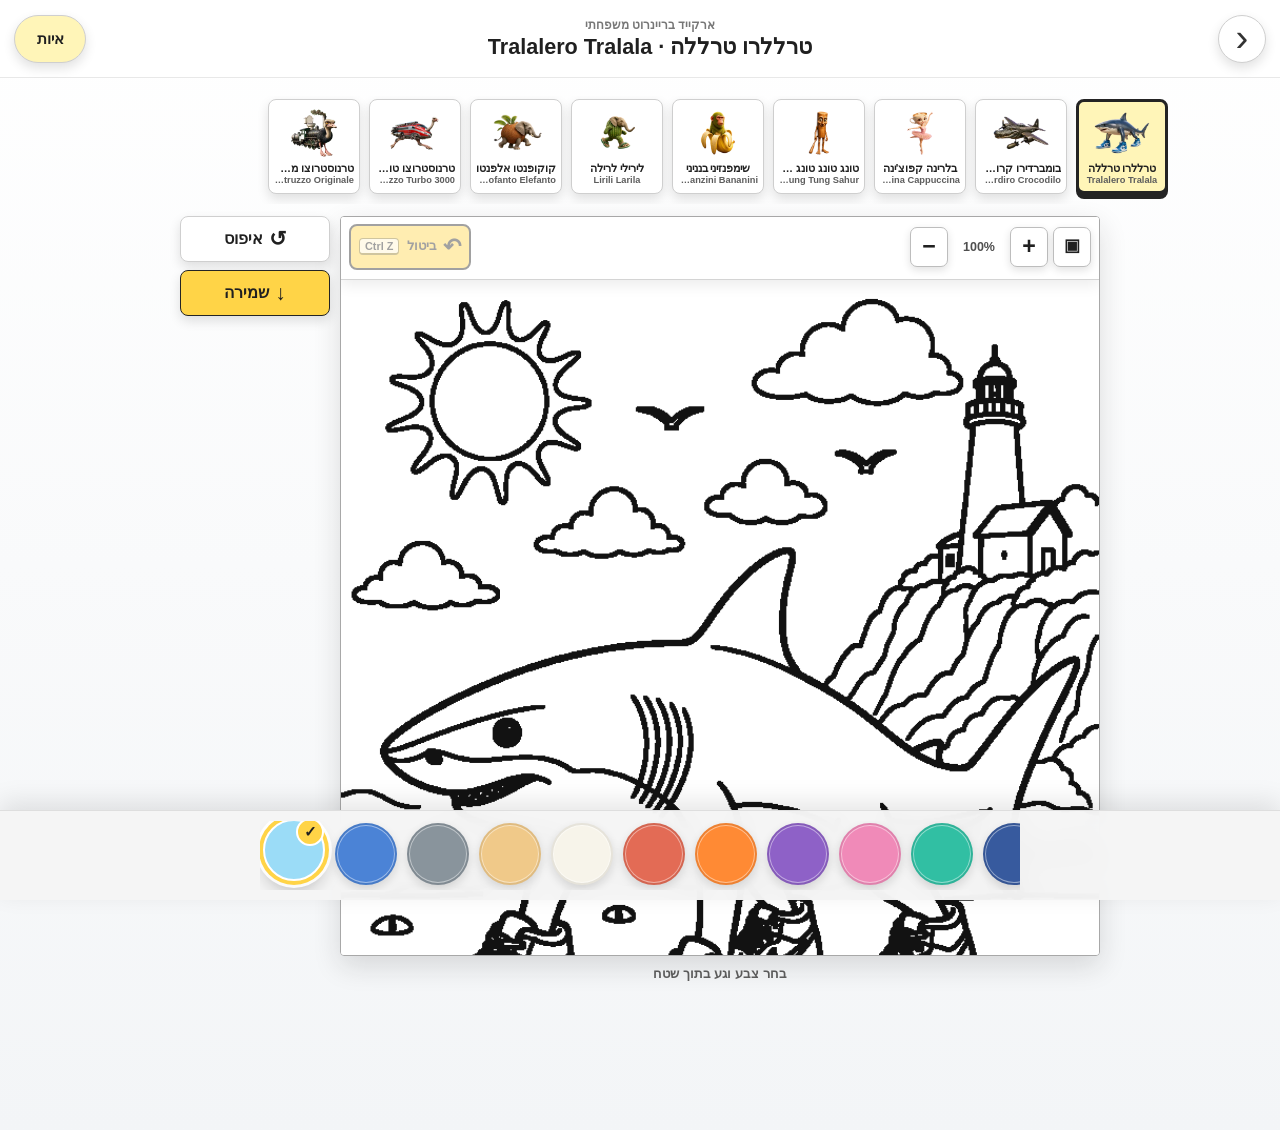
==== commit e4acf889: "Remove Tralalero coloring numbers" ====
--- a/coloring-standalone.html
+++ b/coloring-standalone.html
@@ -780,6 +780,11 @@
   toastTimer = window.setTimeout(() => toast.classList.remove("visible"), 1700);
 }
 
+function canvasSafeImageSource(source) {
+  if (source.startsWith("data:") || source.startsWith("blob:")) return source;
+  return `${source}${source.includes("?") ? "&" : "?"}canvas-cors=1`;
+}
+
 function renderCharacters() {
   characterStrip.innerHTML = "";
   PAGES.forEach((page, index) => {
@@ -1030,7 +1035,7 @@
 function createVirtualBarriers(pageId) {
   const mask = new Uint8Array(canvas.width * canvas.height);
   if (pageId === "tralalero") {
-    drawMaskPath(mask, [[0, 514], [150, 512]], 4);
+    drawMaskPath(mask, [[0, 498], [34, 498], [64, 503], [96, 503], [128, 509], [150, 512]], 4);
     drawMaskPath(mask, [[610, 514], [720, 511]], 4);
     drawMaskPath(mask, [[0, 584], [132, 583]], 4);
     drawMaskPath(mask, [[575, 588], [720, 585]], 4);
@@ -1203,7 +1208,7 @@
 function preparePageRegions() {
   const page = PAGES[currentPageIndex];
   const sourceImageData = context.getImageData(0, 0, canvas.width, canvas.height);
-  if (page.id !== "tralalero") removeNumberLabels(sourceImageData);
+  removeNumberLabels(sourceImageData);
   drawPageBoundaryGuides(sourceImageData, page.id);
   const visibleLineMask = strengthenLineMask(createLineMask(sourceImageData));
   virtualBarrierMask = createVirtualBarriers(page.id);
@@ -1227,6 +1232,9 @@
   pageTitle.textContent = `${page.hebrewName} · ${page.name}`;
   const requestId = ++loadRequestId;
   const image = new Image();
+  if (!page.lineArt.startsWith("data:")) {
+    image.crossOrigin = "anonymous";
+  }
   loadingState.hidden = false;
   loadingState.textContent = "טוען דף צביעה…";
   baseImage = image;
@@ -1264,7 +1272,7 @@
     statusMessage.textContent = "לא הצלחנו לטעון את דף הצביעה";
     showToast("טעינת הדף נכשלה");
   };
-  image.src = page.lineArt;
+  image.src = canvasSafeImageSource(page.lineArt);
 }
 
 function selectPage(index) {
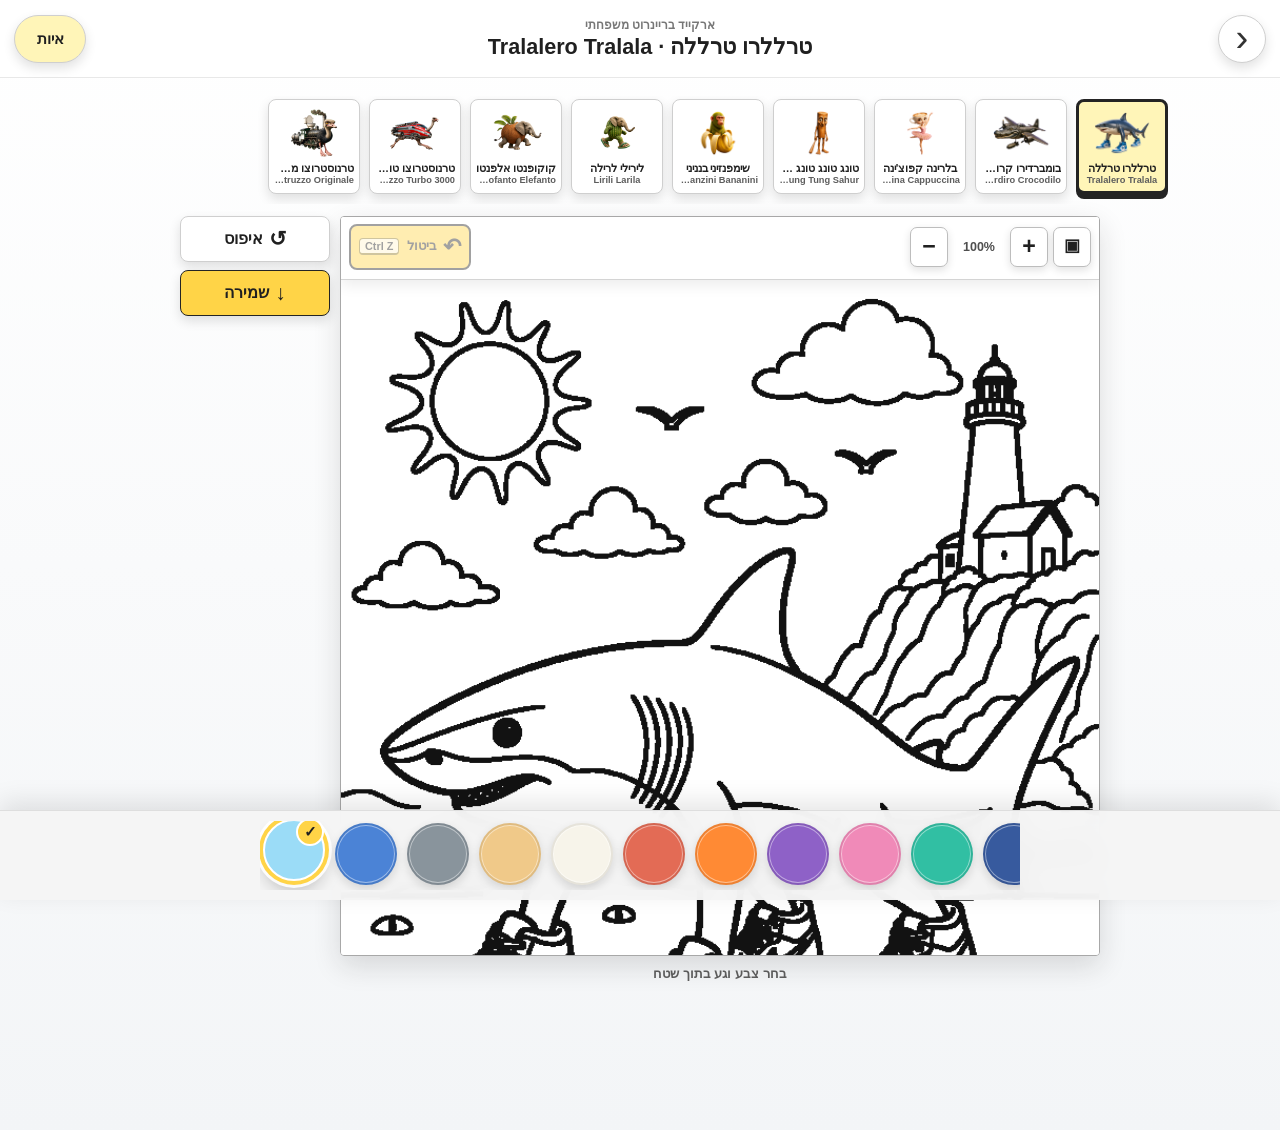
==== commit 0b4e27b4: "Fix coloring route and standalone page" ====
--- a/coloring-standalone.html
+++ b/coloring-standalone.html
@@ -577,16 +577,16 @@
   }
 }
 
-    </style>
+</style>
   </head>
   <body>
     <header class="coloring-header">
-      <a class="icon-button back-button" href="https://htmlpreview.github.io/?https://github.com/RanKeydar/BYMM26/blob/brainrot-site-full/index.html" aria-label="חזרה למשחק" title="חזרה למשחק">‹</a>
+      <a class="icon-button back-button" href="index.html" aria-label="חזרה למשחק" title="חזרה למשחק">‹</a>
       <div class="header-copy">
         <p>ארקייד בריינרוט משפחתי</p>
         <h1 id="page-title">Tralalero Tralala</h1>
       </div>
-      <a class="spelling-shortcut" href="https://htmlpreview.github.io/?https://github.com/RanKeydar/BYMM26/blob/brainrot-site-full/spelling.html">איות</a>
+      <a class="spelling-shortcut" href="spelling.html">איות</a>
     </header>
 
     <main class="coloring-app">
@@ -635,6 +635,7 @@
     </nav>
 
     <div id="toast" class="toast" role="status" aria-live="polite"></div>
+
     <script>
 const PAGES = [
   {
@@ -642,7 +643,7 @@
     name: "Tralalero Tralala",
     hebrewName: "טרללרו טרללה",
     lineArt: "[data-uri]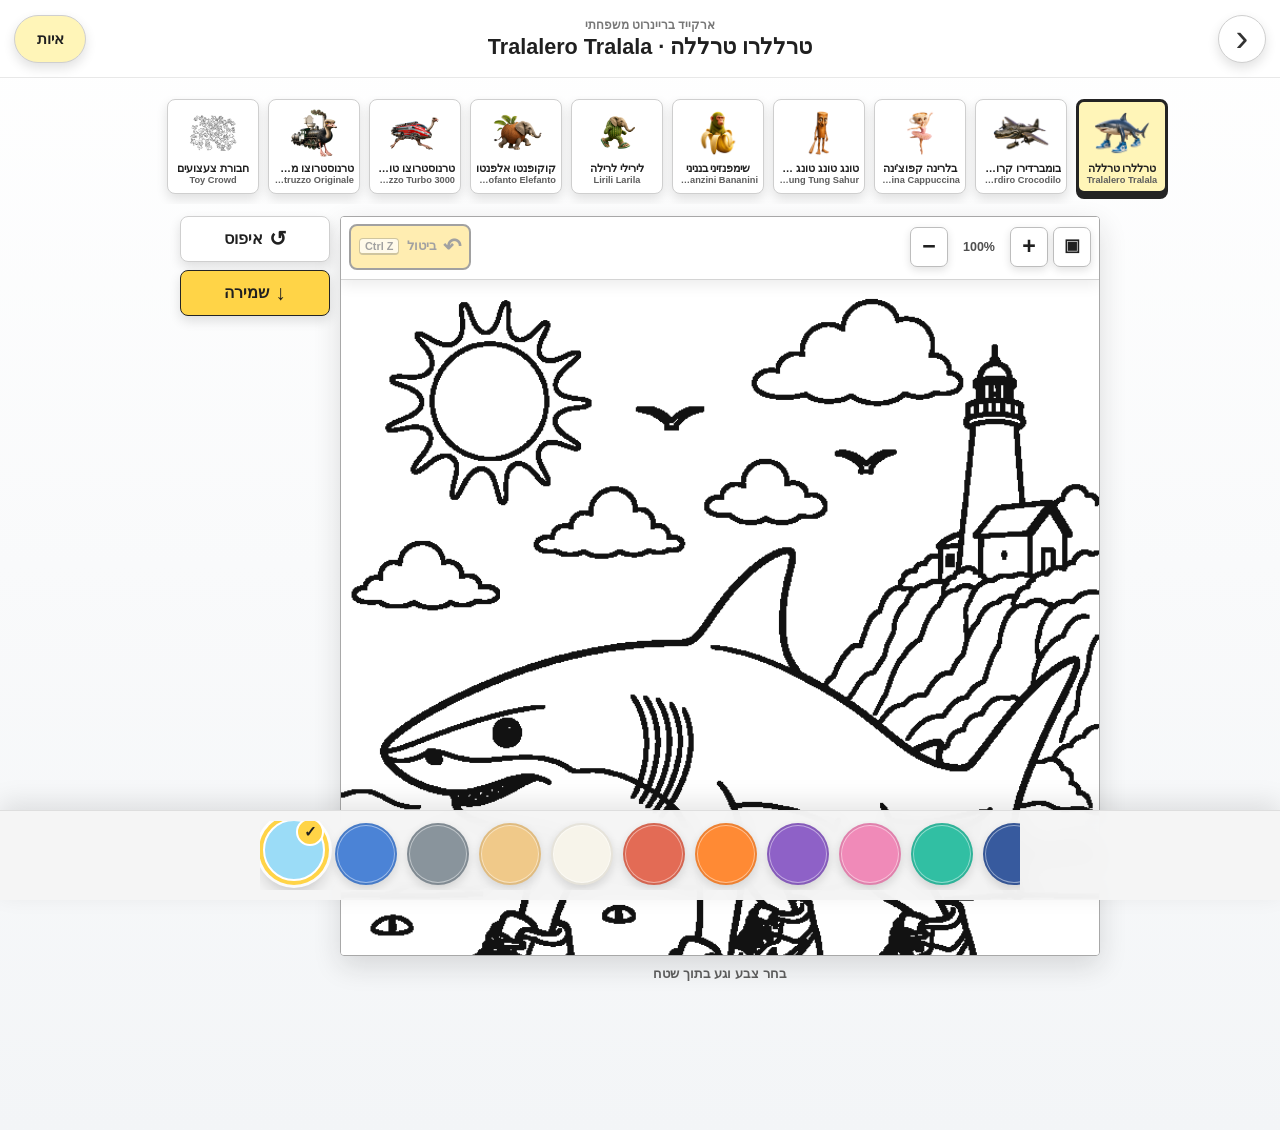
